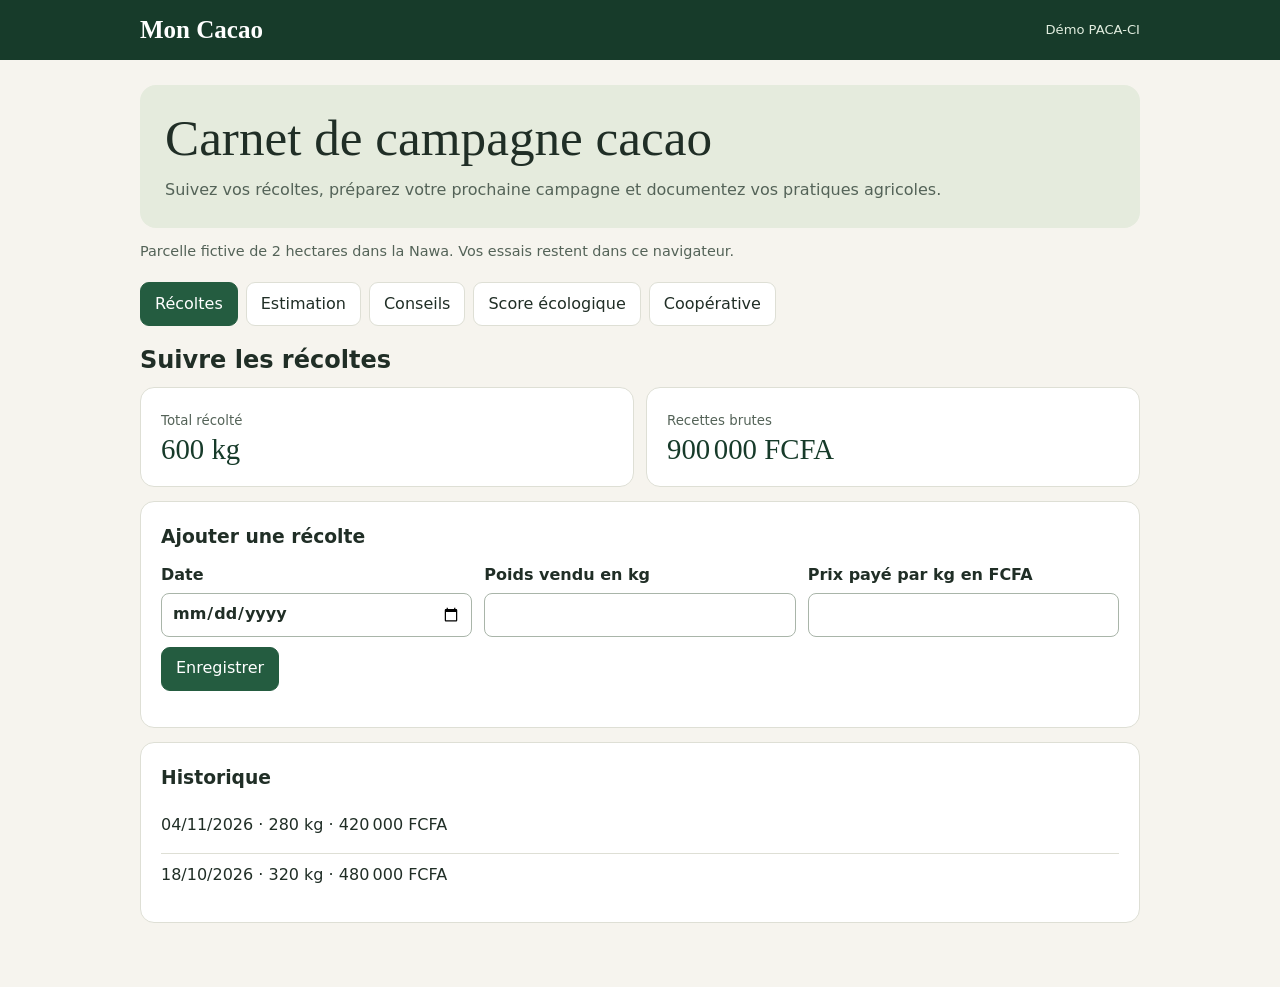
==== docs/index.html @ 4517b1c9 "Ajouter la démonstration mobile Mon Cacao pour le PACA-CI" ====
<!doctype html>
<html lang="fr">
<meta charset="utf-8">
<meta name="viewport" content="width=device-width, initial-scale=1">
<meta name="theme-color" content="#173b2a">
<title>Mon Cacao | Carnet de campagne</title>
<style>
:root{color-scheme:light;--forest:#173b2a;--green:#245c40;--paper:#f6f4ee;--line:#dedfd5;--ink:#202e26;--muted:#546358}*{box-sizing:border-box}body{margin:0;background:var(--paper);color:var(--ink);font:16px/1.55 system-ui,sans-serif}header{background:var(--forest);color:white}header div,main{width:min(100% - 32px,1000px);margin:auto}header div{padding:16px 0;display:flex;justify-content:space-between;gap:12px;align-items:center}header strong{font: bold 25px Georgia,serif}header span{font-size:.82rem;color:#e1eddf}main{padding:25px 0 50px}h1,h2,h3,p{margin:0 0 12px}h1{font:clamp(2rem,5vw,3.2rem)/1.1 Georgia,serif}h2{line-height:1.2}p,small{color:var(--muted)}.intro{padding:25px;background:#e5ebdd;border-radius:16px}.intro p{margin:10px 0 0}nav{display:flex;flex-wrap:wrap;gap:8px;margin:20px 0}button,input,select{font:inherit}button{border:1px solid var(--line);border-radius:9px;min-height:44px;padding:8px 14px;cursor:pointer;background:white;color:var(--ink)}button[aria-current=true],button.primary{background:var(--green);border-color:var(--green);color:white}:focus-visible{outline:3px solid #916424;outline-offset:2px}.card{background:white;border:1px solid var(--line);padding:20px;border-radius:14px;margin:0 0 14px}.grid{display:grid;grid-template-columns:repeat(auto-fit,minmax(min(100%,230px),1fr));gap:12px}.metric{display:block;font:1.8rem Georgia,serif;color:var(--forest)}label{display:grid;gap:5px;font-weight:600;margin-bottom:10px}input,select{width:100%;min-width:0;min-height:44px;border:1px solid #a9b5a9;background:white;border-radius:8px;padding:7px 10px;color:var(--ink)}output{display:block;margin-top:16px;white-space:pre-line;color:var(--forest);font-weight:650}ul{margin:0;padding-left:22px}li{margin:6px 0}.actions{display:flex;gap:8px;flex-wrap:wrap}.muted{font-size:.9rem}.list{list-style:none;padding:0}.list li{border-top:1px solid var(--line);padding:9px 0}.list li:first-child{border:0}[hidden]{display:none!important}@media(max-width:480px){.intro,.card{padding:16px}nav button{flex:1 0 42%}}
</style>
<header><div><strong>Mon Cacao</strong><span>Démo PACA-CI</span></div></header>
<main>
<div class="intro"><h1>Carnet de campagne cacao</h1><p>Suivez vos récoltes, préparez votre prochaine campagne et documentez vos pratiques agricoles.</p></div>
<p class="muted" style="margin-top:12px">Parcelle fictive de 2 hectares dans la Nawa. Vos essais restent dans ce navigateur.</p>
<nav aria-label="Fonctions du carnet">
<button type="button" aria-current="true" data-view="recoltes">Récoltes</button>
<button type="button" data-view="estimation">Estimation</button>
<button type="button" data-view="conseils">Conseils</button>
<button type="button" data-view="pratiques">Score écologique</button>
<button type="button" data-view="cooperative">Coopérative</button>
</nav>
<section id="recoltes">
<h2>Suivre les récoltes</h2>
<div class="grid"><div class="card"><small>Total récolté</small><strong class="metric" id="weight"></strong></div><div class="card"><small>Recettes brutes</small><strong class="metric" id="revenue"></strong></div></div>
<div class="card"><h3>Ajouter une récolte</h3><form id="harvest"><div class="grid">
<label>Date<input id="date" type="date" required></label>
<label>Poids vendu en kg<input id="kg" type="number" min="1" max="100000" step=".1" required></label>
<label>Prix payé par kg en FCFA<input id="price" type="number" min="1" max="10000" required></label></div>
<button class="primary">Enregistrer</button><output id="harvest-status" aria-live="polite"></output></form></div>
<div class="card"><h3>Historique</h3><ul id="history" class="list"></ul></div>
</section>
<section id="estimation" hidden><div class="card"><h2>Estimer la production</h2><p>Faites un essai à partir du rendement que vous pensez obtenir par hectare. La démo calcule le volume total à partir de vos hypothèses.</p>
<form id="estimate"><div class="grid"><label>Surface en hectares<input id="area" type="number" min=".01" max="1000" step=".01" value="2" required></label>
<label>Rendement attendu en kg par hectare<input id="yield" type="number" min="1" max="5000" value="550" required></label></div><button class="primary">Calculer</button><output id="estimate-result" aria-live="polite"></output></form></div></section>
<section id="conseils" hidden><div class="card"><h2>Préparer une visite de parcelle</h2><p>Choisissez une observation pour obtenir un point à vérifier avec votre conseiller agricole.</p><label>Que remarquez-vous ?
<select id="observation"><option value="">Choisir une observation</option><option value="dry">Sol sec et peu couvert</option><option value="shade">Peu d’arbres d’ombrage</option><option value="pods">Taches sur plusieurs cabosses</option></select></label>
<output id="tip" aria-live="polite"></output></div></section>
<section id="pratiques" hidden><div class="card"><h2>Évaluer ses pratiques</h2><p>Grille de démonstration. Chaque pratique déclarée vaut 25 points. Le résultat est indicatif.</p><form id="practice">
<label>Des arbres donnent de l’ombre aux cacaoyers<select required><option value="">Choisir</option><option value="25">Oui</option><option value="0">Non</option></select></label>
<label>Le sol est protégé par un couvert ou du paillage<select required><option value="">Choisir</option><option value="25">Oui</option><option value="0">Non</option></select></label>
<label>Les limites de la parcelle sont documentées<select required><option value="">Choisir</option><option value="25">Oui</option><option value="0">Non</option></select></label>
<label>Les interventions sur la parcelle sont consignées<select required><option value="">Choisir</option><option value="25">Oui</option><option value="0">Non</option></select></label>
<button class="primary">Voir mon bilan</button><output id="score" aria-live="polite"></output></form></div></section>
<section id="cooperative" hidden><div class="card"><h2>Préparer un dossier de financement</h2><p>Cette fiche d’exemple rassemble les informations à vérifier avec la coopérative avant un échange avec un partenaire financier.</p><ul class="list"><li><strong>Parcelle</strong> · Nawa, 2 ha, exemple fictif</li><li id="summary-harvest"></li><li id="summary-score"></li><li><strong>Justificatifs à réunir</strong> · Localisation de la parcelle, historique des récoltes et preuves des pratiques déclarées.</li></ul><button class="primary" type="button" id="download">Télécharger la fiche</button></div></section>
</main>
<script>
const byId = id => document.getElementById(id);
const number = new Intl.NumberFormat('fr-CI', {maximumFractionDigits: 2});
const format = value => number.format(value);
const key = 'mon-cacao-paca-demo';
const sample = [{date:'2026-10-18', kg:320, price:1500},{date:'2026-11-04', kg:280, price:1500}];
let data = {harvests:sample, score:null};
try {
  const saved = JSON.parse(localStorage.getItem(key));
  if (saved && Array.isArray(saved.harvests)) data = saved;
} catch {}
function save() {
  try { localStorage.setItem(key, JSON.stringify(data)); return true; }
  catch { return false; }
}
const tabs = [...document.querySelectorAll('nav button')];
tabs.forEach(button => button.addEventListener('click', () => {
  for (const tab of tabs) {
    const active = tab === button;
    tab.setAttribute('aria-current', String(active));
    byId(tab.dataset.view).hidden = !active;
  }
}));
function render() {
  const weight = data.harvests.reduce((total, row) => total + row.kg, 0);
  const revenue = data.harvests.reduce((total, row) => total + row.kg * row.price, 0);
  byId('weight').textContent = format(weight) + ' kg';
  byId('revenue').textContent = format(revenue) + ' FCFA';
  byId('history').replaceChildren(...[...data.harvests].sort((a,b) => b.date.localeCompare(a.date)).map(row => {
    const item = document.createElement('li');
    const date = new Intl.DateTimeFormat('fr-CI',{timeZone:'UTC'}).format(new Date(row.date));
    item.textContent = date + ' · ' + format(row.kg) + ' kg · ' + format(row.kg * row.price) + ' FCFA';
    return item;
  }));
  byId('summary-harvest').textContent = 'Récoltes enregistrées · ' + format(weight) + ' kg · ' + format(revenue) + ' FCFA';
  byId('summary-score').textContent = 'Score écologique indicatif · ' + (data.score === null ? 'À renseigner' : data.score + '/100');
  byId('score').textContent = data.score === null ? '' : data.score + '/100 · Bilan indicatif sur les pratiques déclarées.';
}
byId('harvest').addEventListener('submit', event => {
  event.preventDefault();
  data.harvests = [...data.harvests, {date:byId('date').value, kg:byId('kg').valueAsNumber, price:byId('price').valueAsNumber}];
  byId('harvest-status').textContent = save() ? 'Récolte enregistrée sur cet appareil.' : 'Récolte ajoutée pour cette session.';
  event.currentTarget.reset();
  render();
});
byId('estimate').addEventListener('submit', event => {
  event.preventDefault();
  byId('estimate-result').textContent = format(byId('area').valueAsNumber * byId('yield').valueAsNumber) + ' kg de cacao estimés avec vos hypothèses.';
});
const tips = {
  dry:'Notez les zones où le sol est à nu et demandez à votre conseiller quelles protections du sol conviennent à la parcelle.',
  shade:'Repérez les cacaoyers les plus exposés au soleil. Demandez à votre conseiller de vérifier l’ombrage adapté.',
  pods:'Photographiez les cabosses touchées et notez depuis quand les taches sont visibles. Montrez ces observations à votre conseiller.'
};
byId('observation').addEventListener('change', event => { byId('tip').textContent = tips[event.target.value] || ''; });
byId('practice').addEventListener('submit', event => {
  event.preventDefault();
  data.score = [...event.currentTarget.querySelectorAll('select')].reduce((sum, input) => sum + Number(input.value), 0);
  save();
  render();
});
byId('download').addEventListener('click', () => {
  const text = ['Mon Cacao | Fiche de démonstration','Parcelle fictive de 2 hectares dans la Nawa',byId('summary-harvest').textContent,byId('summary-score').textContent,'À réunir avant le rendez-vous : localisation, historique et justificatifs des pratiques.'].join('\n');
  const url = URL.createObjectURL(new Blob([text], {type:'text/plain;charset=utf-8'}));
  const link = Object.assign(document.createElement('a'), {href:url, download:'mon-cacao-fiche-cooperative.txt'});
  link.click();
  setTimeout(() => URL.revokeObjectURL(url), 1000);
});
render();
</script>
</html>
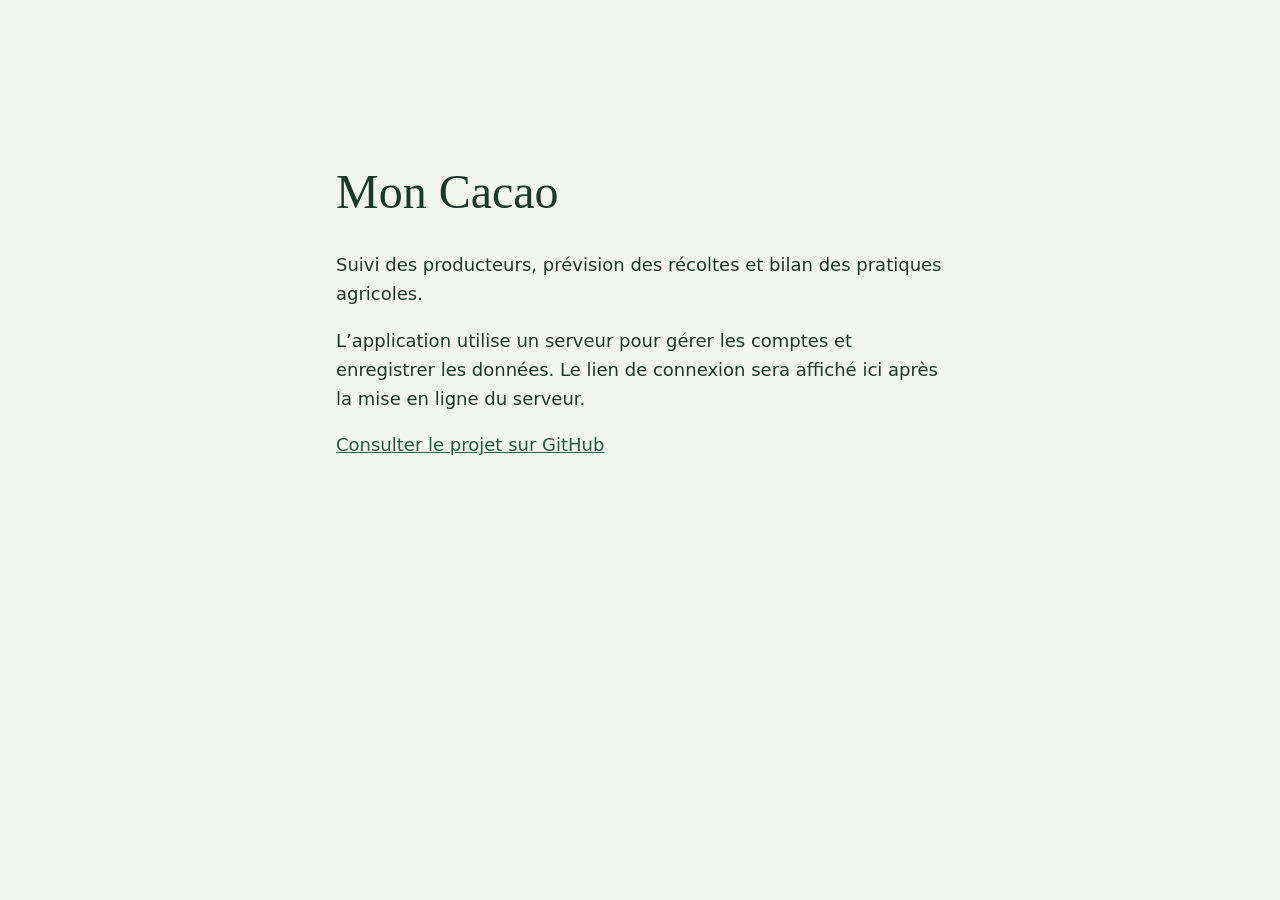
==== commit 7b8cd595: "Intégrer les bilans de terrain au prototype Mon Cacao" ====
--- a/docs/index.html
+++ b/docs/index.html
@@ -1,115 +1 @@
-<!doctype html>
-<html lang="fr">
-<meta charset="utf-8">
-<meta name="viewport" content="width=device-width, initial-scale=1">
-<meta name="theme-color" content="#173b2a">
-<title>Mon Cacao | Carnet de campagne</title>
-<style>
-:root{color-scheme:light;--forest:#173b2a;--green:#245c40;--paper:#f6f4ee;--line:#dedfd5;--ink:#202e26;--muted:#546358}*{box-sizing:border-box}body{margin:0;background:var(--paper);color:var(--ink);font:16px/1.55 system-ui,sans-serif}header{background:var(--forest);color:white}header div,main{width:min(100% - 32px,1000px);margin:auto}header div{padding:16px 0;display:flex;justify-content:space-between;gap:12px;align-items:center}header strong{font: bold 25px Georgia,serif}header span{font-size:.82rem;color:#e1eddf}main{padding:25px 0 50px}h1,h2,h3,p{margin:0 0 12px}h1{font:clamp(2rem,5vw,3.2rem)/1.1 Georgia,serif}h2{line-height:1.2}p,small{color:var(--muted)}.intro{padding:25px;background:#e5ebdd;border-radius:16px}.intro p{margin:10px 0 0}nav{display:flex;flex-wrap:wrap;gap:8px;margin:20px 0}button,input,select{font:inherit}button{border:1px solid var(--line);border-radius:9px;min-height:44px;padding:8px 14px;cursor:pointer;background:white;color:var(--ink)}button[aria-current=true],button.primary{background:var(--green);border-color:var(--green);color:white}:focus-visible{outline:3px solid #916424;outline-offset:2px}.card{background:white;border:1px solid var(--line);padding:20px;border-radius:14px;margin:0 0 14px}.grid{display:grid;grid-template-columns:repeat(auto-fit,minmax(min(100%,230px),1fr));gap:12px}.metric{display:block;font:1.8rem Georgia,serif;color:var(--forest)}label{display:grid;gap:5px;font-weight:600;margin-bottom:10px}input,select{width:100%;min-width:0;min-height:44px;border:1px solid #a9b5a9;background:white;border-radius:8px;padding:7px 10px;color:var(--ink)}output{display:block;margin-top:16px;white-space:pre-line;color:var(--forest);font-weight:650}ul{margin:0;padding-left:22px}li{margin:6px 0}.actions{display:flex;gap:8px;flex-wrap:wrap}.muted{font-size:.9rem}.list{list-style:none;padding:0}.list li{border-top:1px solid var(--line);padding:9px 0}.list li:first-child{border:0}[hidden]{display:none!important}@media(max-width:480px){.intro,.card{padding:16px}nav button{flex:1 0 42%}}
-</style>
-<header><div><strong>Mon Cacao</strong><span>Démo PACA-CI</span></div></header>
-<main>
-<div class="intro"><h1>Carnet de campagne cacao</h1><p>Suivez vos récoltes, préparez votre prochaine campagne et documentez vos pratiques agricoles.</p></div>
-<p class="muted" style="margin-top:12px">Parcelle fictive de 2 hectares dans la Nawa. Vos essais restent dans ce navigateur.</p>
-<nav aria-label="Fonctions du carnet">
-<button type="button" aria-current="true" data-view="recoltes">Récoltes</button>
-<button type="button" data-view="estimation">Estimation</button>
-<button type="button" data-view="conseils">Conseils</button>
-<button type="button" data-view="pratiques">Score écologique</button>
-<button type="button" data-view="cooperative">Coopérative</button>
-</nav>
-<section id="recoltes">
-<h2>Suivre les récoltes</h2>
-<div class="grid"><div class="card"><small>Total récolté</small><strong class="metric" id="weight"></strong></div><div class="card"><small>Recettes brutes</small><strong class="metric" id="revenue"></strong></div></div>
-<div class="card"><h3>Ajouter une récolte</h3><form id="harvest"><div class="grid">
-<label>Date<input id="date" type="date" required></label>
-<label>Poids vendu en kg<input id="kg" type="number" min="1" max="100000" step=".1" required></label>
-<label>Prix payé par kg en FCFA<input id="price" type="number" min="1" max="10000" required></label></div>
-<button class="primary">Enregistrer</button><output id="harvest-status" aria-live="polite"></output></form></div>
-<div class="card"><h3>Historique</h3><ul id="history" class="list"></ul></div>
-</section>
-<section id="estimation" hidden><div class="card"><h2>Estimer la production</h2><p>Faites un essai à partir du rendement que vous pensez obtenir par hectare. La démo calcule le volume total à partir de vos hypothèses.</p>
-<form id="estimate"><div class="grid"><label>Surface en hectares<input id="area" type="number" min=".01" max="1000" step=".01" value="2" required></label>
-<label>Rendement attendu en kg par hectare<input id="yield" type="number" min="1" max="5000" value="550" required></label></div><button class="primary">Calculer</button><output id="estimate-result" aria-live="polite"></output></form></div></section>
-<section id="conseils" hidden><div class="card"><h2>Préparer une visite de parcelle</h2><p>Choisissez une observation pour obtenir un point à vérifier avec votre conseiller agricole.</p><label>Que remarquez-vous ?
-<select id="observation"><option value="">Choisir une observation</option><option value="dry">Sol sec et peu couvert</option><option value="shade">Peu d’arbres d’ombrage</option><option value="pods">Taches sur plusieurs cabosses</option></select></label>
-<output id="tip" aria-live="polite"></output></div></section>
-<section id="pratiques" hidden><div class="card"><h2>Évaluer ses pratiques</h2><p>Grille de démonstration. Chaque pratique déclarée vaut 25 points. Le résultat est indicatif.</p><form id="practice">
-<label>Des arbres donnent de l’ombre aux cacaoyers<select required><option value="">Choisir</option><option value="25">Oui</option><option value="0">Non</option></select></label>
-<label>Le sol est protégé par un couvert ou du paillage<select required><option value="">Choisir</option><option value="25">Oui</option><option value="0">Non</option></select></label>
-<label>Les limites de la parcelle sont documentées<select required><option value="">Choisir</option><option value="25">Oui</option><option value="0">Non</option></select></label>
-<label>Les interventions sur la parcelle sont consignées<select required><option value="">Choisir</option><option value="25">Oui</option><option value="0">Non</option></select></label>
-<button class="primary">Voir mon bilan</button><output id="score" aria-live="polite"></output></form></div></section>
-<section id="cooperative" hidden><div class="card"><h2>Préparer un dossier de financement</h2><p>Cette fiche d’exemple rassemble les informations à vérifier avec la coopérative avant un échange avec un partenaire financier.</p><ul class="list"><li><strong>Parcelle</strong> · Nawa, 2 ha, exemple fictif</li><li id="summary-harvest"></li><li id="summary-score"></li><li><strong>Justificatifs à réunir</strong> · Localisation de la parcelle, historique des récoltes et preuves des pratiques déclarées.</li></ul><button class="primary" type="button" id="download">Télécharger la fiche</button></div></section>
-</main>
-<script>
-const byId = id => document.getElementById(id);
-const number = new Intl.NumberFormat('fr-CI', {maximumFractionDigits: 2});
-const format = value => number.format(value);
-const key = 'mon-cacao-paca-demo';
-const sample = [{date:'2026-10-18', kg:320, price:1500},{date:'2026-11-04', kg:280, price:1500}];
-let data = {harvests:sample, score:null};
-try {
-  const saved = JSON.parse(localStorage.getItem(key));
-  if (saved && Array.isArray(saved.harvests)) data = saved;
-} catch {}
-function save() {
-  try { localStorage.setItem(key, JSON.stringify(data)); return true; }
-  catch { return false; }
-}
-const tabs = [...document.querySelectorAll('nav button')];
-tabs.forEach(button => button.addEventListener('click', () => {
-  for (const tab of tabs) {
-    const active = tab === button;
-    tab.setAttribute('aria-current', String(active));
-    byId(tab.dataset.view).hidden = !active;
-  }
-}));
-function render() {
-  const weight = data.harvests.reduce((total, row) => total + row.kg, 0);
-  const revenue = data.harvests.reduce((total, row) => total + row.kg * row.price, 0);
-  byId('weight').textContent = format(weight) + ' kg';
-  byId('revenue').textContent = format(revenue) + ' FCFA';
-  byId('history').replaceChildren(...[...data.harvests].sort((a,b) => b.date.localeCompare(a.date)).map(row => {
-    const item = document.createElement('li');
-    const date = new Intl.DateTimeFormat('fr-CI',{timeZone:'UTC'}).format(new Date(row.date));
-    item.textContent = date + ' · ' + format(row.kg) + ' kg · ' + format(row.kg * row.price) + ' FCFA';
-    return item;
-  }));
-  byId('summary-harvest').textContent = 'Récoltes enregistrées · ' + format(weight) + ' kg · ' + format(revenue) + ' FCFA';
-  byId('summary-score').textContent = 'Score écologique indicatif · ' + (data.score === null ? 'À renseigner' : data.score + '/100');
-  byId('score').textContent = data.score === null ? '' : data.score + '/100 · Bilan indicatif sur les pratiques déclarées.';
-}
-byId('harvest').addEventListener('submit', event => {
-  event.preventDefault();
-  data.harvests = [...data.harvests, {date:byId('date').value, kg:byId('kg').valueAsNumber, price:byId('price').valueAsNumber}];
-  byId('harvest-status').textContent = save() ? 'Récolte enregistrée sur cet appareil.' : 'Récolte ajoutée pour cette session.';
-  event.currentTarget.reset();
-  render();
-});
-byId('estimate').addEventListener('submit', event => {
-  event.preventDefault();
-  byId('estimate-result').textContent = format(byId('area').valueAsNumber * byId('yield').valueAsNumber) + ' kg de cacao estimés avec vos hypothèses.';
-});
-const tips = {
-  dry:'Notez les zones où le sol est à nu et demandez à votre conseiller quelles protections du sol conviennent à la parcelle.',
-  shade:'Repérez les cacaoyers les plus exposés au soleil. Demandez à votre conseiller de vérifier l’ombrage adapté.',
-  pods:'Photographiez les cabosses touchées et notez depuis quand les taches sont visibles. Montrez ces observations à votre conseiller.'
-};
-byId('observation').addEventListener('change', event => { byId('tip').textContent = tips[event.target.value] || ''; });
-byId('practice').addEventListener('submit', event => {
-  event.preventDefault();
-  data.score = [...event.currentTarget.querySelectorAll('select')].reduce((sum, input) => sum + Number(input.value), 0);
-  save();
-  render();
-});
-byId('download').addEventListener('click', () => {
-  const text = ['Mon Cacao | Fiche de démonstration','Parcelle fictive de 2 hectares dans la Nawa',byId('summary-harvest').textContent,byId('summary-score').textContent,'À réunir avant le rendez-vous : localisation, historique et justificatifs des pratiques.'].join('\n');
-  const url = URL.createObjectURL(new Blob([text], {type:'text/plain;charset=utf-8'}));
-  const link = Object.assign(document.createElement('a'), {href:url, download:'mon-cacao-fiche-cooperative.txt'});
-  link.click();
-  setTimeout(() => URL.revokeObjectURL(url), 1000);
-});
-render();
-</script>
-</html>+<!doctype html><html lang="fr"><meta charset="utf-8"><meta name="viewport" content="width=device-width, initial-scale=1"><title>Mon Cacao</title><style>body{margin:0;background:#f3f5ef;color:#19392c;font:1.125rem/1.6 system-ui,sans-serif}main{max-width:38rem;margin:12vh auto;padding:1.5rem}h1{font:3rem Georgia,serif}a{color:#215c41}</style><main><h1>Mon Cacao</h1><p>Suivi des producteurs, prévision des récoltes et bilan des pratiques agricoles.</p><p>L’application utilise un serveur pour gérer les comptes et enregistrer les données. Le lien de connexion sera affiché ici après la mise en ligne du serveur.</p><p><a href="https://github.com/patrickeudess/MonCacao_IA">Consulter le projet sur GitHub</a></p></main></html>
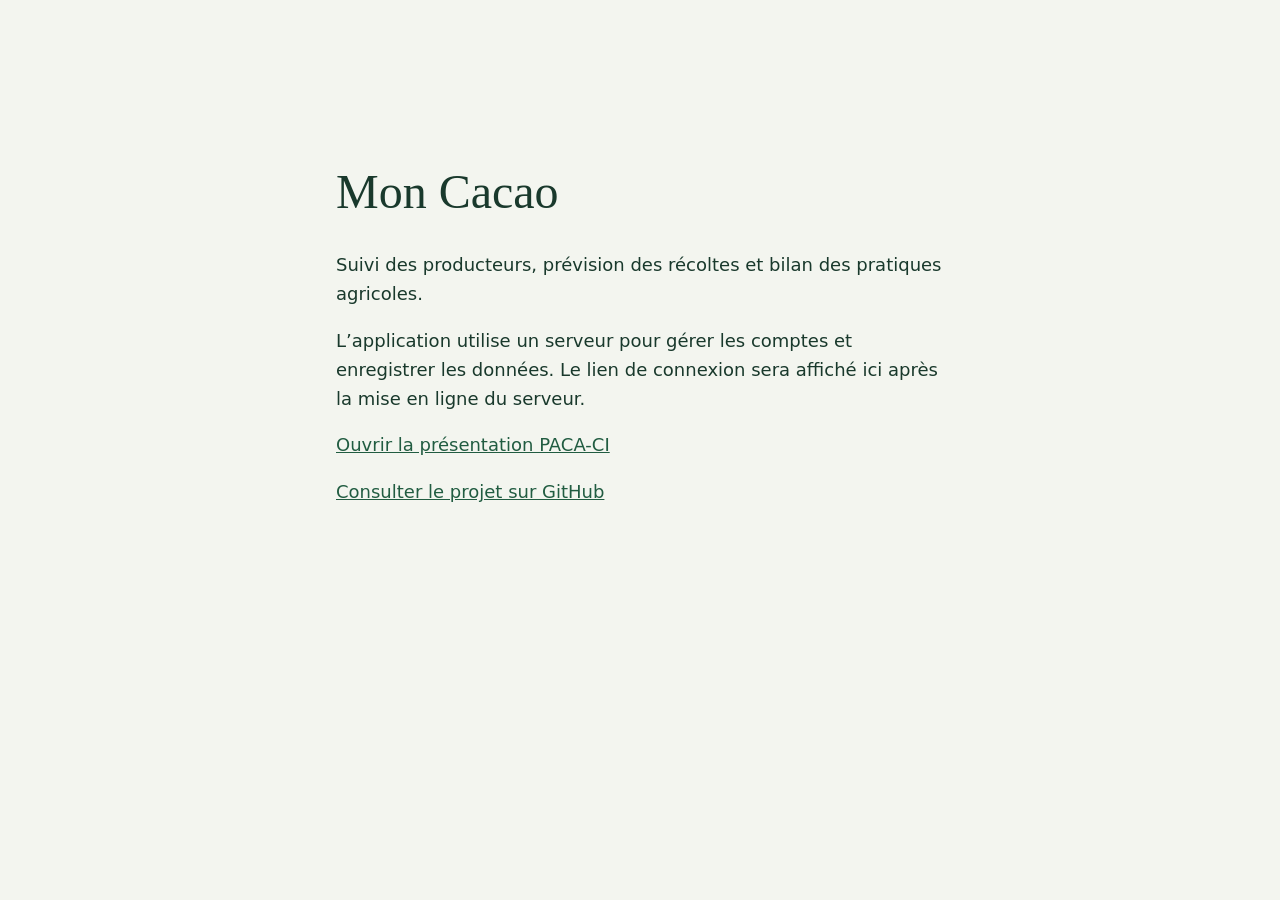
==== commit edff54a5: "Ajouter le lien de présentation PACA-CI à l’accueil" ====
--- a/docs/index.html
+++ b/docs/index.html
@@ -1 +1 @@
-<!doctype html><html lang="fr"><meta charset="utf-8"><meta name="viewport" content="width=device-width, initial-scale=1"><title>Mon Cacao</title><style>body{margin:0;background:#f3f5ef;color:#19392c;font:1.125rem/1.6 system-ui,sans-serif}main{max-width:38rem;margin:12vh auto;padding:1.5rem}h1{font:3rem Georgia,serif}a{color:#215c41}</style><main><h1>Mon Cacao</h1><p>Suivi des producteurs, prévision des récoltes et bilan des pratiques agricoles.</p><p>L’application utilise un serveur pour gérer les comptes et enregistrer les données. Le lien de connexion sera affiché ici après la mise en ligne du serveur.</p><p><a href="https://github.com/patrickeudess/MonCacao_IA">Consulter le projet sur GitHub</a></p></main></html>+<!doctype html><html lang="fr"><meta charset="utf-8"><meta name="viewport" content="width=device-width, initial-scale=1"><title>Mon Cacao</title><style>body{margin:0;background:#f3f5ef;color:#19392c;font:1.125rem/1.6 system-ui,sans-serif}main{max-width:38rem;margin:12vh auto;padding:1.5rem}h1{font:3rem Georgia,serif}a{color:#215c41}</style><main><h1>Mon Cacao</h1><p>Suivi des producteurs, prévision des récoltes et bilan des pratiques agricoles.</p><p>L’application utilise un serveur pour gérer les comptes et enregistrer les données. Le lien de connexion sera affiché ici après la mise en ligne du serveur.</p><p><a href="./presentation.html">Ouvrir la présentation PACA-CI</a></p><p><a href="https://github.com/patrickeudess/MonCacao_IA">Consulter le projet sur GitHub</a></p></main></html>
